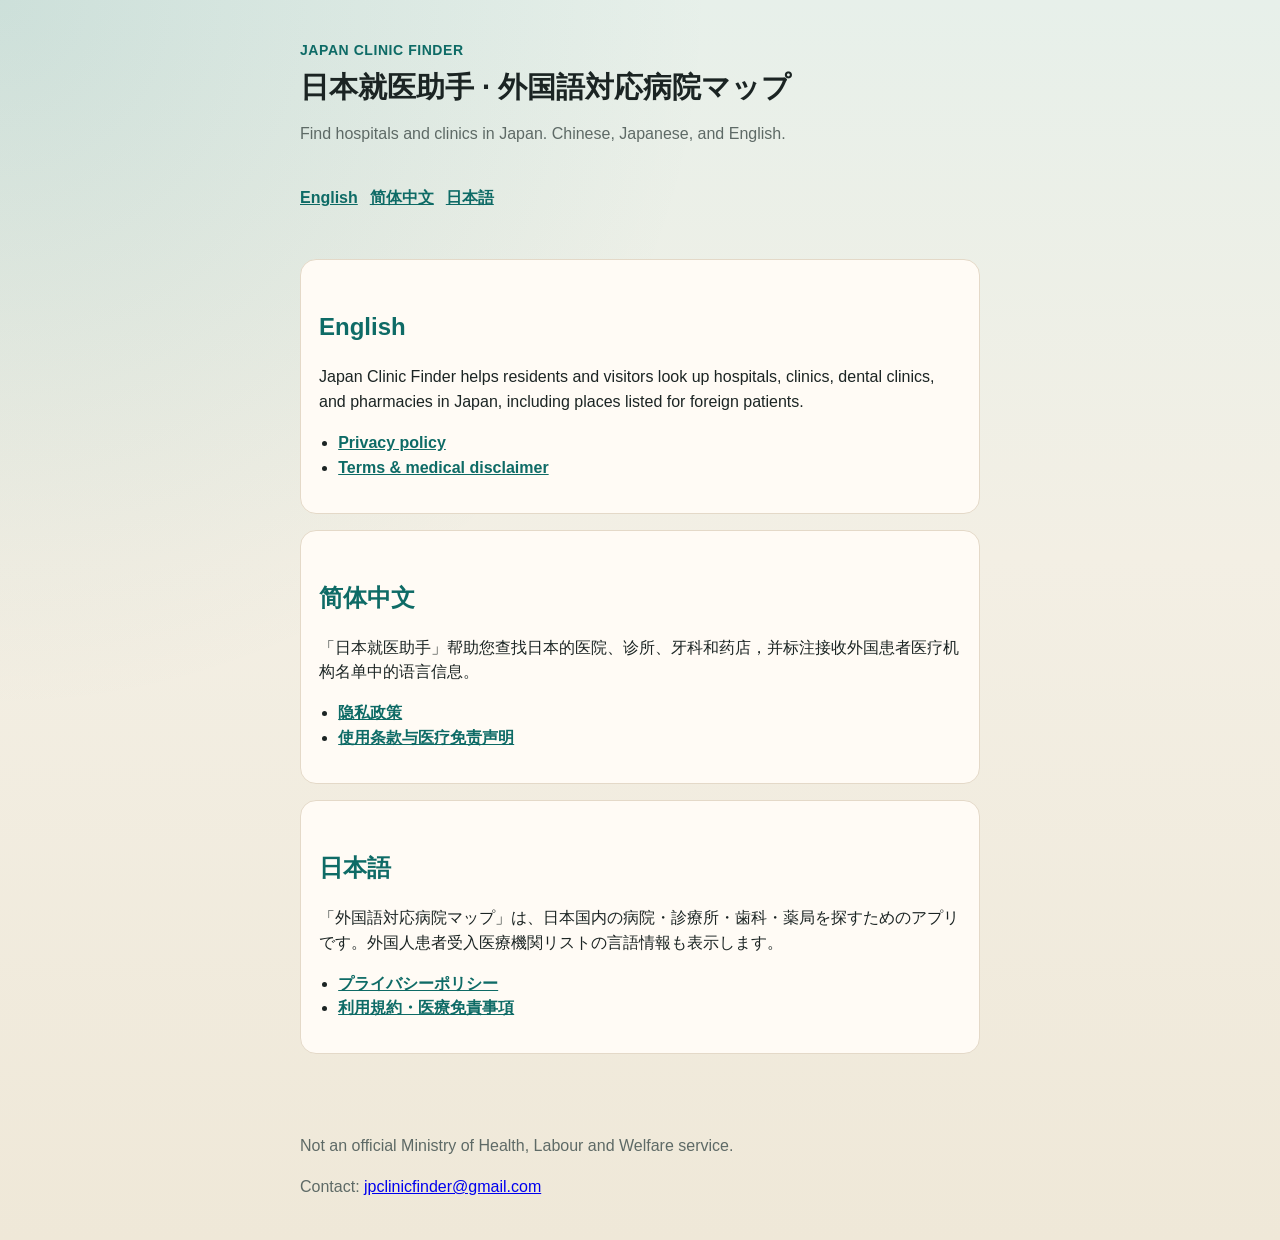
==== docs/index.html @ bc97b21e "Add public site (privacy, terms, index) under /docs for GitHub Pages" ====
<!DOCTYPE html>
<html lang="en">
<head>
  <meta charset="utf-8">
  <meta name="viewport" content="width=device-width, initial-scale=1">
  <title>Japan Clinic Finder / 日本就医助手 / 外国語対応病院マップ</title>
  <link rel="stylesheet" href="site.css">
</head>
<body>
  <header class="banner">
    <p class="brand">Japan Clinic Finder</p>
    <h1>日本就医助手 · 外国語対応病院マップ</h1>
    <p class="lead">Find hospitals and clinics in Japan. Chinese, Japanese, and English.</p>
  </header>

  <nav class="langs" aria-label="Language">
    <a href="#en">English</a>
    <a href="#zh">简体中文</a>
    <a href="#ja">日本語</a>
  </nav>

  <main>
    <section id="en">
      <h2>English</h2>
      <p>Japan Clinic Finder helps residents and visitors look up hospitals, clinics, dental clinics, and pharmacies in Japan, including places listed for foreign patients.</p>
      <ul>
        <li><a href="privacy.html#en">Privacy policy</a></li>
        <li><a href="terms.html#en">Terms &amp; medical disclaimer</a></li>
      </ul>
    </section>

    <section id="zh">
      <h2>简体中文</h2>
      <p>「日本就医助手」帮助您查找日本的医院、诊所、牙科和药店，并标注接收外国患者医疗机构名单中的语言信息。</p>
      <ul>
        <li><a href="privacy.html#zh">隐私政策</a></li>
        <li><a href="terms.html#zh">使用条款与医疗免责声明</a></li>
      </ul>
    </section>

    <section id="ja">
      <h2>日本語</h2>
      <p>「外国語対応病院マップ」は、日本国内の病院・診療所・歯科・薬局を探すためのアプリです。外国人患者受入医療機関リストの言語情報も表示します。</p>
      <ul>
        <li><a href="privacy.html#ja">プライバシーポリシー</a></li>
        <li><a href="terms.html#ja">利用規約・医療免責事項</a></li>
      </ul>
    </section>
  </main>

  <footer>
    <p>Not an official Ministry of Health, Labour and Welfare service.</p>
    <p>Contact: <a href="mailto:jpclinicfinder@gmail.com">jpclinicfinder@gmail.com</a></p>
  </footer>
</body>
</html>
---- docs/site.css ----
:root {
  --ink: #1b2423;
  --muted: #5e6a66;
  --teal: #0e6b66;
  --paper: #f3efe4;
  --card: #fffbf5;
  --line: #e4d9c8;
}

* { box-sizing: border-box; }
body {
  margin: 0;
  font-family: "Hiragino Sans", "Noto Sans CJK JP", "PingFang SC", "Noto Sans SC",
    "Segoe UI", sans-serif;
  color: var(--ink);
  background:
    radial-gradient(circle at top left, rgba(14, 107, 102, 0.12), transparent 40%),
    linear-gradient(180deg, #e7f0ea 0%, var(--paper) 45%, #efe8d8 100%);
  line-height: 1.55;
}
.banner, main, footer { max-width: 720px; margin: 0 auto; padding: 24px 20px; }
.banner { padding-top: 40px; }
.brand {
  margin: 0 0 8px;
  font-size: 14px;
  letter-spacing: 0.04em;
  text-transform: uppercase;
  color: var(--teal);
  font-weight: 700;
}
h1 { margin: 0 0 12px; font-size: 1.8rem; line-height: 1.25; }
h2 { margin-top: 2rem; color: var(--teal); }
.lead, footer, .muted { color: var(--muted); }
.langs {
  display: flex;
  gap: 12px;
  flex-wrap: wrap;
  max-width: 720px;
  margin: 0 auto;
  padding: 0 20px 8px;
}
.langs a, main a { color: var(--teal); font-weight: 600; }
section {
  background: var(--card);
  border: 1px solid var(--line);
  border-radius: 16px;
  padding: 16px 18px;
  margin: 16px 0;
}
ul { padding-left: 1.2rem; }
.todo {
  background: #fff3cd;
  border: 1px solid #e0c36a;
  border-radius: 8px;
  padding: 8px 10px;
  display: inline-block;
}
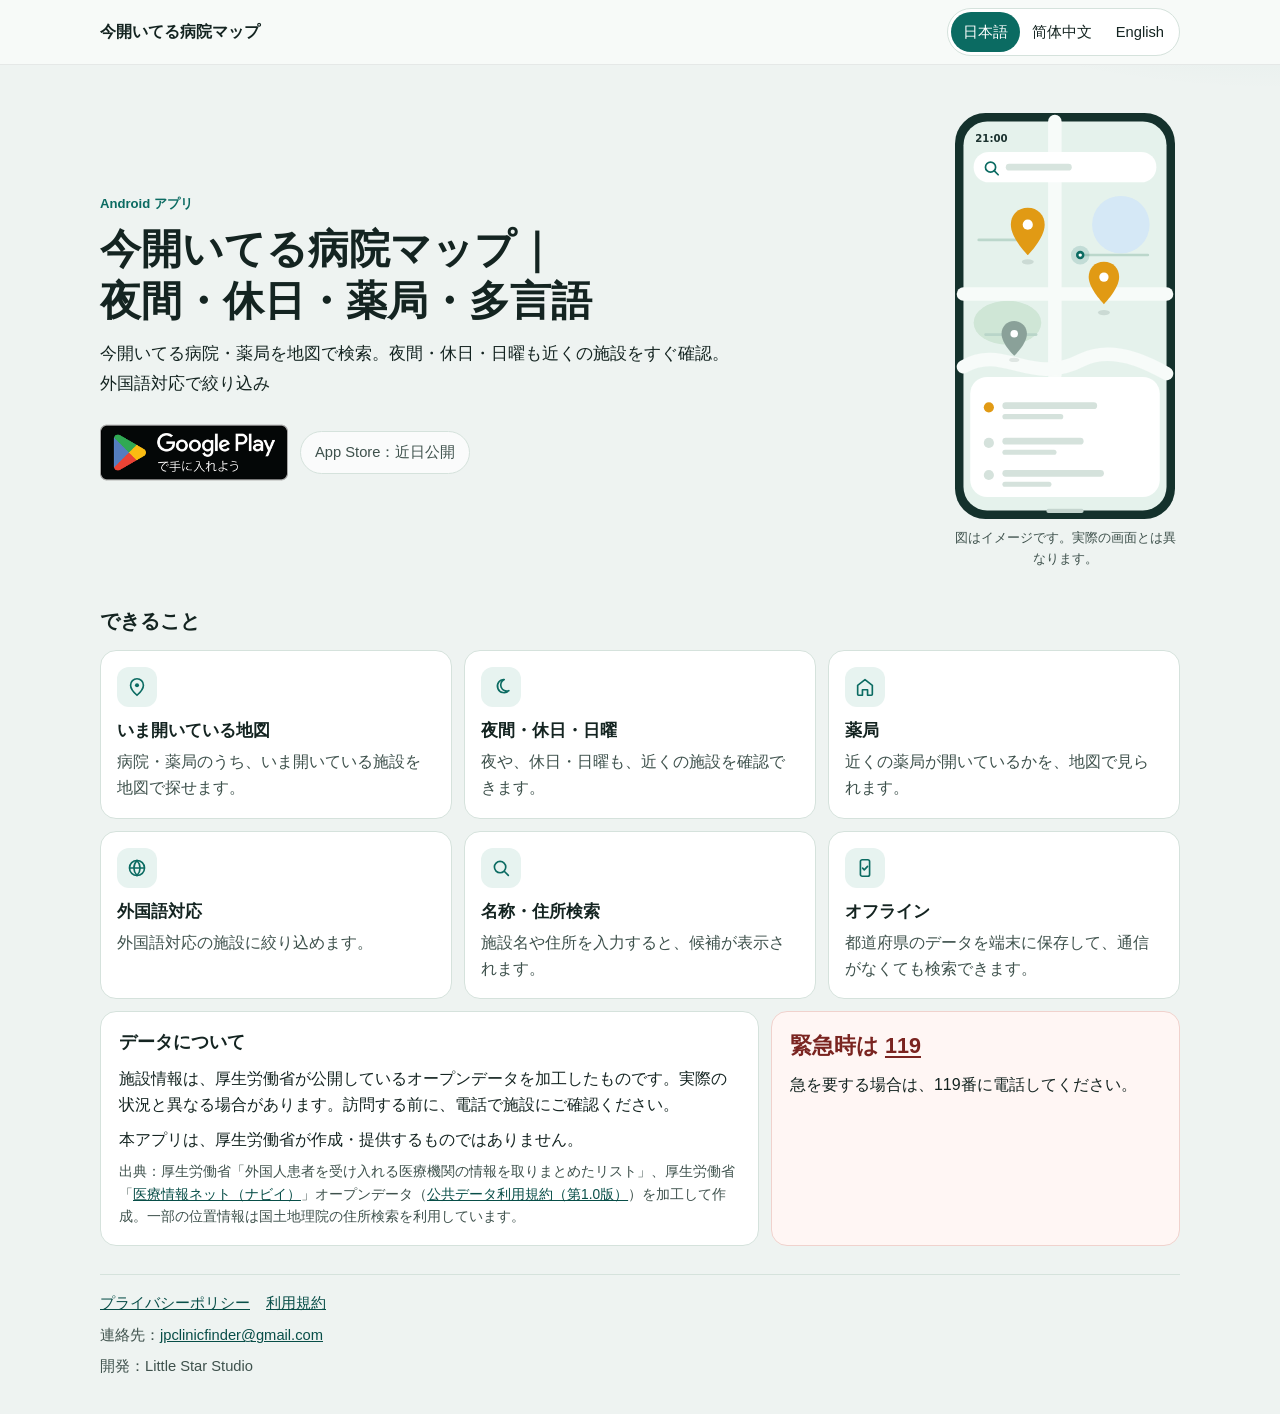
==== commit 513122f2: "Add a static landing page for the Android app. Publish a Japanese-first page under GitHub Pages with" ====
--- a/docs/index.html
+++ b/docs/index.html
@@ -1,56 +1,344 @@
 <!DOCTYPE html>
-<html lang="en">
+<html lang="ja">
 <head>
   <meta charset="utf-8">
   <meta name="viewport" content="width=device-width, initial-scale=1">
-  <title>Japan Clinic Finder / 日本就医助手 / 外国語対応病院マップ</title>
-  <link rel="stylesheet" href="site.css">
+  <title>今開いてる病院マップ｜夜間・休日・薬局・多言語</title>
+  <meta name="description" content="今開いてる病院・薬局を地図で検索。夜間・休日・日曜も近くの施設をすぐ確認。外国語対応で絞り込み、名称・住所の候補検索、都道府県データのオフライン保存に対応。データは厚生労働省の公開情報です。緊急時は119番。">
+  <meta name="author" content="Little Star Studio">
+  <meta name="theme-color" content="#eef3f1">
+  <meta name="robots" content="index,follow">
+  <link rel="canonical" href="https://panwenliang.github.io/jp-hospital-data/">
+  <link rel="alternate" hreflang="ja" href="https://panwenliang.github.io/jp-hospital-data/">
+  <link rel="alternate" hreflang="zh-Hans" href="https://panwenliang.github.io/jp-hospital-data/#zh">
+  <link rel="alternate" hreflang="en" href="https://panwenliang.github.io/jp-hospital-data/#en">
+  <link rel="alternate" hreflang="x-default" href="https://panwenliang.github.io/jp-hospital-data/">
+  <meta property="og:type" content="website">
+  <meta property="og:locale" content="ja_JP">
+  <meta property="og:locale:alternate" content="zh_CN">
+  <meta property="og:locale:alternate" content="en_US">
+  <meta property="og:site_name" content="今開いてる病院マップ">
+  <meta property="og:title" content="今開いてる病院マップ｜夜間・休日・薬局・多言語">
+  <meta property="og:description" content="今開いてる病院・薬局を地図で検索。夜間・休日・日曜も近くの施設をすぐ確認。外国語対応で絞り込み、名称・住所の候補検索、都道府県データのオフライン保存に対応。データは厚生労働省の公開情報です。緊急時は119番。">
+  <meta property="og:url" content="https://panwenliang.github.io/jp-hospital-data/">
+  <meta property="og:image" content="https://panwenliang.github.io/jp-hospital-data/assets/og.png">
+  <meta property="og:image:width" content="1200">
+  <meta property="og:image:height" content="630">
+  <meta property="og:image:alt" content="今開いてる病院マップ｜夜間・休日・薬局・多言語">
+  <meta name="twitter:card" content="summary_large_image">
+  <meta name="twitter:title" content="今開いてる病院マップ｜夜間・休日・薬局・多言語">
+  <meta name="twitter:description" content="今開いてる病院・薬局を地図で検索。夜間・休日・日曜も近くの施設をすぐ確認。外国語対応で絞り込み。緊急時は119番。">
+  <meta name="twitter:image" content="https://panwenliang.github.io/jp-hospital-data/assets/og.png">
+  <meta name="twitter:image:alt" content="今開いてる病院マップ｜夜間・休日・薬局・多言語">
+  <link rel="icon" href="assets/favicon.svg" type="image/svg+xml">
+  <link rel="stylesheet" href="landing.css">
+  <script type="application/ld+json">
+  {
+    "@context": "https://schema.org",
+    "@type": "MobileApplication",
+    "name": "今開いてる病院マップ｜夜間・休日・薬局・多言語",
+    "description": "今開いてる病院・薬局を地図で検索。夜間・休日・日曜も近くの施設をすぐ確認。外国語対応で絞り込み、名称・住所の候補検索、都道府県データのオフライン保存に対応。",
+    "url": "https://panwenliang.github.io/jp-hospital-data/",
+    "image": "https://panwenliang.github.io/jp-hospital-data/assets/og.png",
+    "installUrl": "https://play.google.com/store/apps/details?id=com.panwenliang.jphospitalfinder",
+    "downloadUrl": "https://play.google.com/store/apps/details?id=com.panwenliang.jphospitalfinder",
+    "operatingSystem": "ANDROID",
+    "applicationCategory": "HealthApplication",
+    "identifier": "com.panwenliang.jphospitalfinder",
+    "inLanguage": ["ja", "zh-Hans", "en"],
+    "countriesSupported": "JP",
+    "isAccessibleForFree": true,
+    "featureList": [
+      "いま開いている地図",
+      "夜間・休日・日曜",
+      "薬局",
+      "外国語対応の絞り込み",
+      "施設名・住所検索（候補表示）",
+      "都道府県データのオフライン保存"
+    ],
+    "offers": {
+      "@type": "Offer",
+      "price": "0",
+      "priceCurrency": "JPY",
+      "availability": "https://schema.org/InStock"
+    },
+    "author": {
+      "@type": "Organization",
+      "name": "Little Star Studio",
+      "url": "https://panwenliang.github.io/jp-hospital-data/",
+      "contactPoint": {
+        "@type": "ContactPoint",
+        "email": "jpclinicfinder@gmail.com",
+        "contactType": "customer support",
+        "availableLanguage": ["Japanese", "Chinese", "English"]
+      }
+    }
+  }
+  </script>
 </head>
 <body>
-  <header class="banner">
-    <p class="brand">Japan Clinic Finder</p>
-    <h1>日本就医助手 · 外国語対応病院マップ</h1>
-    <p class="lead">Find hospitals and clinics in Japan. Chinese, Japanese, and English.</p>
+  <a class="skip" href="#main">本文へスキップ</a>
+  <header class="bar">
+    <div class="bar-inner">
+      <a class="brand" href="#ja">今開いてる病院マップ</a>
+      <nav class="langs" aria-label="Language">
+        <a href="#ja" hreflang="ja" lang="ja">日本語</a>
+        <a href="#zh" hreflang="zh-Hans" lang="zh-Hans">简体中文</a>
+        <a href="#en" hreflang="en" lang="en">English</a>
+      </nav>
+    </div>
   </header>
-
-  <nav class="langs" aria-label="Language">
-    <a href="#en">English</a>
-    <a href="#zh">简体中文</a>
-    <a href="#ja">日本語</a>
-  </nav>
-
-  <main>
-    <section id="en">
-      <h2>English</h2>
-      <p>Japan Clinic Finder helps residents and visitors look up hospitals, clinics, dental clinics, and pharmacies in Japan, including places listed for foreign patients.</p>
-      <ul>
-        <li><a href="privacy.html#en">Privacy policy</a></li>
-        <li><a href="terms.html#en">Terms &amp; medical disclaimer</a></li>
-      </ul>
-    </section>
-
-    <section id="zh">
-      <h2>简体中文</h2>
-      <p>「日本就医助手」帮助您查找日本的医院、诊所、牙科和药店，并标注接收外国患者医疗机构名单中的语言信息。</p>
-      <ul>
-        <li><a href="privacy.html#zh">隐私政策</a></li>
-        <li><a href="terms.html#zh">使用条款与医疗免责声明</a></li>
-      </ul>
-    </section>
-
-    <section id="ja">
-      <h2>日本語</h2>
-      <p>「外国語対応病院マップ」は、日本国内の病院・診療所・歯科・薬局を探すためのアプリです。外国人患者受入医療機関リストの言語情報も表示します。</p>
-      <ul>
-        <li><a href="privacy.html#ja">プライバシーポリシー</a></li>
-        <li><a href="terms.html#ja">利用規約・医療免責事項</a></li>
-      </ul>
-    </section>
+  <main id="main">
+    <article id="ja" lang="ja" class="locale">
+      <div class="wrap">
+        <div class="hero">
+          <div class="copy">
+            <p class="eyebrow">Android アプリ</p>
+            <h1 translate="no">今開いてる病院マップ｜夜間・休日・薬局・多言語</h1>
+            <p class="tagline">今開いてる病院・薬局を地図で検索。夜間・休日・日曜も近くの施設をすぐ確認。外国語対応で絞り込み</p>
+            <div class="stores">
+              <a class="badge-link" href="https://play.google.com/store/apps/details?id=com.panwenliang.jphospitalfinder">
+                <img src="assets/google-play-badge-ja.png" width="646" height="250" alt="Google Play で手に入れよう" decoding="async">
+              </a>
+              <p class="soon">App Store：近日公開</p>
+            </div>
+          </div>
+          <figure class="phone">
+            <img src="assets/map-illustration.svg" width="260" height="480" alt="地図上にピンが並ぶアプリ画面のイメージ" decoding="async">
+            <figcaption>図はイメージです。実際の画面とは異なります。</figcaption>
+          </figure>
+        </div>
+
+        <h2 class="section-title" id="feat-ja">できること</h2>
+        <ul class="features">
+          <li>
+            <div class="icon" aria-hidden="true"><svg viewBox="0 0 24 24" focusable="false"><path d="M12 21s7-6.2 7-11a7 7 0 1 0-14 0c0 4.8 7 11 7 11z" fill="none" stroke="currentColor" stroke-width="1.8"/><circle cx="12" cy="10" r="2.2" fill="currentColor"/></svg></div>
+            <h3>いま開いている地図</h3>
+            <p>病院・薬局のうち、いま開いている施設を地図で探せます。</p>
+          </li>
+          <li>
+            <div class="icon" aria-hidden="true"><svg viewBox="0 0 24 24" focusable="false"><path d="M15.5 3.8a7.2 7.2 0 1 0 5 12.2A6.6 6.6 0 0 1 15.5 3.8z" fill="none" stroke="currentColor" stroke-width="1.8" stroke-linejoin="round"/></svg></div>
+            <h3>夜間・休日・日曜</h3>
+            <p>夜や、休日・日曜も、近くの施設を確認できます。</p>
+          </li>
+          <li>
+            <div class="icon" aria-hidden="true"><svg viewBox="0 0 24 24" focusable="false"><path d="M4 10.2 12 4l8 6.2V20a1 1 0 0 1-1 1h-4.2v-6H9.2V21H5a1 1 0 0 1-1-1v-9.8z" fill="none" stroke="currentColor" stroke-width="1.8" stroke-linejoin="round"/></svg></div>
+            <h3>薬局</h3>
+            <p>近くの薬局が開いているかを、地図で見られます。</p>
+          </li>
+          <li>
+            <div class="icon" aria-hidden="true"><svg viewBox="0 0 24 24" focusable="false"><circle cx="12" cy="12" r="8.2" fill="none" stroke="currentColor" stroke-width="1.8"/><path d="M3.8 12h16.4M12 3.8c2.2 2.4 3.4 5.2 3.4 8.2s-1.2 5.8-3.4 8.2c-2.2-2.4-3.4-5.2-3.4-8.2s1.2-5.8 3.4-8.2z" fill="none" stroke="currentColor" stroke-width="1.8"/></svg></div>
+            <h3>外国語対応</h3>
+            <p>外国語対応の施設に絞り込めます。</p>
+          </li>
+          <li>
+            <div class="icon" aria-hidden="true"><svg viewBox="0 0 24 24" focusable="false"><circle cx="11" cy="11" r="6.2" fill="none" stroke="currentColor" stroke-width="1.8"/><path d="M15.8 15.8 20 20" fill="none" stroke="currentColor" stroke-width="1.8" stroke-linecap="round"/></svg></div>
+            <h3>名称・住所検索</h3>
+            <p>施設名や住所を入力すると、候補が表示されます。</p>
+          </li>
+          <li>
+            <div class="icon" aria-hidden="true"><svg viewBox="0 0 24 24" focusable="false"><rect x="7" y="3" width="10" height="18" rx="2" fill="none" stroke="currentColor" stroke-width="1.8"/><path d="M9.4 12.2 11.2 14l3.6-3.8" fill="none" stroke="currentColor" stroke-width="1.8" stroke-linecap="round" stroke-linejoin="round"/></svg></div>
+            <h3>オフライン</h3>
+            <p>都道府県のデータを端末に保存して、通信がなくても検索できます。</p>
+          </li>
+        </ul>
+
+        <div class="notes">
+          <section class="card" aria-labelledby="data-ja">
+            <h2 id="data-ja">データについて</h2>
+            <p>施設情報は、厚生労働省が公開しているオープンデータを加工したものです。実際の状況と異なる場合があります。訪問する前に、電話で施設にご確認ください。</p>
+            <p>本アプリは、厚生労働省が作成・提供するものではありません。</p>
+            <p class="credit muted">出典：厚生労働省「外国人患者を受け入れる医療機関の情報を取りまとめたリスト」、厚生労働省「<a href="https://www.mhlw.go.jp/stf/seisakunitsuite/bunya/kenkou_iryou/iryou/newpage_43373.html">医療情報ネット（ナビイ）</a>」オープンデータ（<a href="https://www.digital.go.jp/resources/open_data/public_data_license_v1.0">公共データ利用規約（第1.0版）</a>）を加工して作成。一部の位置情報は国土地理院の住所検索を利用しています。</p>
+          </section>
+          <section class="card emergency" aria-labelledby="sos-ja">
+            <h2 id="sos-ja">緊急時は <a href="tel:119">119</a></h2>
+            <p>急を要する場合は、119番に電話してください。</p>
+          </section>
+        </div>
+
+        <footer class="colophon">
+          <ul>
+            <li><a href="privacy.html#ja">プライバシーポリシー</a></li>
+            <li><a href="terms.html#ja">利用規約</a></li>
+          </ul>
+          <p>連絡先：<a href="mailto:jpclinicfinder@gmail.com">jpclinicfinder@gmail.com</a></p>
+          <p>開発：<span translate="no">Little Star Studio</span></p>
+        </footer>
+      </div>
+    </article>
+
+    <article id="zh" lang="zh-Hans" class="locale">
+      <div class="wrap">
+        <div class="hero">
+          <div class="copy">
+            <p class="eyebrow">Android 应用</p>
+            <h1 translate="no">今開いてる病院マップ｜夜間・休日・薬局・多言語</h1>
+            <p class="tagline">在地图上查找正在营业的医院和药店。夜间、节假日和周日也能马上确认附近的机构。可按外语服务筛选。</p>
+            <div class="stores">
+              <a class="badge-link" href="https://play.google.com/store/apps/details?id=com.panwenliang.jphospitalfinder">
+                <img src="assets/google-play-badge-zh.png" width="646" height="250" alt="下载应用，尽在 Google Play" decoding="async">
+              </a>
+              <p class="soon">App Store：即将上线</p>
+            </div>
+          </div>
+          <figure class="phone">
+            <img src="assets/map-illustration.svg" width="260" height="480" alt="应用界面示意图：地图上标有地点" decoding="async">
+            <figcaption>此为示意图，并非实际截图。</figcaption>
+          </figure>
+        </div>
+
+        <h2 class="section-title" id="feat-zh">可以做的事</h2>
+        <ul class="features">
+          <li>
+            <div class="icon" aria-hidden="true"><svg viewBox="0 0 24 24" focusable="false"><path d="M12 21s7-6.2 7-11a7 7 0 1 0-14 0c0 4.8 7 11 7 11z" fill="none" stroke="currentColor" stroke-width="1.8"/><circle cx="12" cy="10" r="2.2" fill="currentColor"/></svg></div>
+            <h3>正在营业的地图</h3>
+            <p>在地图上查找当前正在营业的医院和药店。</p>
+          </li>
+          <li>
+            <div class="icon" aria-hidden="true"><svg viewBox="0 0 24 24" focusable="false"><path d="M15.5 3.8a7.2 7.2 0 1 0 5 12.2A6.6 6.6 0 0 1 15.5 3.8z" fill="none" stroke="currentColor" stroke-width="1.8" stroke-linejoin="round"/></svg></div>
+            <h3>夜间 / 节假日 / 周日</h3>
+            <p>夜间、节假日和周日也能确认附近的机构。</p>
+          </li>
+          <li>
+            <div class="icon" aria-hidden="true"><svg viewBox="0 0 24 24" focusable="false"><path d="M4 10.2 12 4l8 6.2V20a1 1 0 0 1-1 1h-4.2v-6H9.2V21H5a1 1 0 0 1-1-1v-9.8z" fill="none" stroke="currentColor" stroke-width="1.8" stroke-linejoin="round"/></svg></div>
+            <h3>药店</h3>
+            <p>在地图上查看附近药店是否正在营业。</p>
+          </li>
+          <li>
+            <div class="icon" aria-hidden="true"><svg viewBox="0 0 24 24" focusable="false"><circle cx="12" cy="12" r="8.2" fill="none" stroke="currentColor" stroke-width="1.8"/><path d="M3.8 12h16.4M12 3.8c2.2 2.4 3.4 5.2 3.4 8.2s-1.2 5.8-3.4 8.2c-2.2-2.4-3.4-5.2-3.4-8.2s1.2-5.8 3.4-8.2z" fill="none" stroke="currentColor" stroke-width="1.8"/></svg></div>
+            <h3>外语筛选</h3>
+            <p>按机构标注的外语服务进行筛选。</p>
+          </li>
+          <li>
+            <div class="icon" aria-hidden="true"><svg viewBox="0 0 24 24" focusable="false"><circle cx="11" cy="11" r="6.2" fill="none" stroke="currentColor" stroke-width="1.8"/><path d="M15.8 15.8 20 20" fill="none" stroke="currentColor" stroke-width="1.8" stroke-linecap="round"/></svg></div>
+            <h3>名称与地址搜索</h3>
+            <p>输入机构名称或地址，从候选中选择。</p>
+          </li>
+          <li>
+            <div class="icon" aria-hidden="true"><svg viewBox="0 0 24 24" focusable="false"><rect x="7" y="3" width="10" height="18" rx="2" fill="none" stroke="currentColor" stroke-width="1.8"/><path d="M9.4 12.2 11.2 14l3.6-3.8" fill="none" stroke="currentColor" stroke-width="1.8" stroke-linecap="round" stroke-linejoin="round"/></svg></div>
+            <h3>离线的都道府县数据</h3>
+            <p>将都道府县数据保存在手机上，没有网络也能查询。</p>
+          </li>
+        </ul>
+
+        <div class="notes">
+          <section class="card" aria-labelledby="data-zh">
+            <h2 id="data-zh">关于数据</h2>
+            <p>机构信息由日本厚生劳动省公开的开放数据加工而成，可能与实际情况不同。前往前请电话向机构确认。</p>
+            <p>本应用并非厚生劳动省制作或提供的服务。</p>
+            <p class="credit muted">出处：厚生劳动省「接收外国患者的医疗机构名单」、厚生劳动省「<a href="https://www.mhlw.go.jp/stf/seisakunitsuite/bunya/kenkou_iryou/iryou/newpage_43373.html">医疗信息网（Navii）</a>」开放数据（<a href="https://www.digital.go.jp/resources/open_data/public_data_license_v1.0">公共数据利用规约 第1.0版</a>），经加工制作。部分位置信息使用了国土地理院的地址检索。</p>
+          </section>
+          <section class="card emergency" aria-labelledby="sos-zh">
+            <h2 id="sos-zh">紧急时请拨打 <a href="tel:119">119</a></h2>
+            <p>如遇紧急情况，请拨打 119。</p>
+          </section>
+        </div>
+
+        <footer class="colophon">
+          <ul>
+            <li><a href="privacy.html#zh">隐私政策</a></li>
+            <li><a href="terms.html#zh">使用条款</a></li>
+          </ul>
+          <p>联系：<a href="mailto:jpclinicfinder@gmail.com">jpclinicfinder@gmail.com</a></p>
+          <p>开发者：<span translate="no">Little Star Studio</span></p>
+        </footer>
+      </div>
+    </article>
+
+    <article id="en" lang="en" class="locale">
+      <div class="wrap">
+        <div class="hero">
+          <div class="copy">
+            <p class="eyebrow">Android app</p>
+            <h1 translate="no">今開いてる病院マップ｜夜間・休日・薬局・多言語</h1>
+            <p class="tagline">Find hospitals and pharmacies that are open now, on a map. Check nearby facilities at night, on holidays, and on Sundays. Filter by foreign-language support.</p>
+            <div class="stores">
+              <a class="badge-link" href="https://play.google.com/store/apps/details?id=com.panwenliang.jphospitalfinder">
+                <img src="assets/google-play-badge-en.png" width="646" height="250" alt="Get it on Google Play" decoding="async">
+              </a>
+              <p class="soon">App Store: coming soon</p>
+            </div>
+          </div>
+          <figure class="phone">
+            <img src="assets/map-illustration.svg" width="260" height="480" alt="Illustration of a map with place pins" decoding="async">
+            <figcaption>Illustration only. Not a product screenshot.</figcaption>
+          </figure>
+        </div>
+
+        <h2 class="section-title" id="feat-en">What you can do</h2>
+        <ul class="features">
+          <li>
+            <div class="icon" aria-hidden="true"><svg viewBox="0 0 24 24" focusable="false"><path d="M12 21s7-6.2 7-11a7 7 0 1 0-14 0c0 4.8 7 11 7 11z" fill="none" stroke="currentColor" stroke-width="1.8"/><circle cx="12" cy="10" r="2.2" fill="currentColor"/></svg></div>
+            <h3>Open-now map</h3>
+            <p>See hospitals and pharmacies that are open right now.</p>
+          </li>
+          <li>
+            <div class="icon" aria-hidden="true"><svg viewBox="0 0 24 24" focusable="false"><path d="M15.5 3.8a7.2 7.2 0 1 0 5 12.2A6.6 6.6 0 0 1 15.5 3.8z" fill="none" stroke="currentColor" stroke-width="1.8" stroke-linejoin="round"/></svg></div>
+            <h3>Nights, holidays, and Sundays</h3>
+            <p>Check nearby facilities at night, on holidays, and on Sundays.</p>
+          </li>
+          <li>
+            <div class="icon" aria-hidden="true"><svg viewBox="0 0 24 24" focusable="false"><path d="M4 10.2 12 4l8 6.2V20a1 1 0 0 1-1 1h-4.2v-6H9.2V21H5a1 1 0 0 1-1-1v-9.8z" fill="none" stroke="currentColor" stroke-width="1.8" stroke-linejoin="round"/></svg></div>
+            <h3>Pharmacies</h3>
+            <p>See whether nearby pharmacies are open, on the map.</p>
+          </li>
+          <li>
+            <div class="icon" aria-hidden="true"><svg viewBox="0 0 24 24" focusable="false"><circle cx="12" cy="12" r="8.2" fill="none" stroke="currentColor" stroke-width="1.8"/><path d="M3.8 12h16.4M12 3.8c2.2 2.4 3.4 5.2 3.4 8.2s-1.2 5.8-3.4 8.2c-2.2-2.4-3.4-5.2-3.4-8.2s1.2-5.8 3.4-8.2z" fill="none" stroke="currentColor" stroke-width="1.8"/></svg></div>
+            <h3>Foreign-language filter</h3>
+            <p>Narrow the list to places that list foreign-language support.</p>
+          </li>
+          <li>
+            <div class="icon" aria-hidden="true"><svg viewBox="0 0 24 24" focusable="false"><circle cx="11" cy="11" r="6.2" fill="none" stroke="currentColor" stroke-width="1.8"/><path d="M15.8 15.8 20 20" fill="none" stroke="currentColor" stroke-width="1.8" stroke-linecap="round"/></svg></div>
+            <h3>Name and address search</h3>
+            <p>Type a facility name or address and choose from suggestions.</p>
+          </li>
+          <li>
+            <div class="icon" aria-hidden="true"><svg viewBox="0 0 24 24" focusable="false"><rect x="7" y="3" width="10" height="18" rx="2" fill="none" stroke="currentColor" stroke-width="1.8"/><path d="M9.4 12.2 11.2 14l3.6-3.8" fill="none" stroke="currentColor" stroke-width="1.8" stroke-linecap="round" stroke-linejoin="round"/></svg></div>
+            <h3>Offline prefectures</h3>
+            <p>Save a prefecture on your phone and search without a connection.</p>
+          </li>
+        </ul>
+
+        <div class="notes">
+          <section class="card" aria-labelledby="data-en">
+            <h2 id="data-en">About the data</h2>
+            <p>Facility details are processed from public open data published by Japan's Ministry of Health, Labour and Welfare. They may differ from current conditions. Confirm with the facility by phone before you visit.</p>
+            <p>This app is not produced or provided by the Ministry of Health, Labour and Welfare.</p>
+            <p class="credit muted">Source: Ministry of Health, Labour and Welfare, “List of medical institutions accepting foreign patients” and “<a href="https://www.mhlw.go.jp/stf/seisakunitsuite/bunya/kenkou_iryou/iryou/newpage_43373.html">Iryou Joho Net (Navii)</a>” open data, processed under the <a href="https://www.digital.go.jp/resources/open_data/public_data_license_v1.0">Public Data License v1.0</a>. Some locations use the Geospatial Information Authority of Japan address search.</p>
+          </section>
+          <section class="card emergency" aria-labelledby="sos-en">
+            <h2 id="sos-en">In an emergency, call <a href="tel:119">119</a></h2>
+            <p>If you need emergency help, call 119.</p>
+          </section>
+        </div>
+
+        <footer class="colophon">
+          <ul>
+            <li><a href="privacy.html#en">Privacy policy</a></li>
+            <li><a href="terms.html#en">Terms</a></li>
+          </ul>
+          <p>Contact: <a href="mailto:jpclinicfinder@gmail.com">jpclinicfinder@gmail.com</a></p>
+          <p>Developer: <span translate="no">Little Star Studio</span></p>
+        </footer>
+      </div>
+    </article>
   </main>
-
-  <footer>
-    <p>Not an official Ministry of Health, Labour and Welfare service.</p>
-    <p>Contact: <a href="mailto:jpclinicfinder@gmail.com">jpclinicfinder@gmail.com</a></p>
-  </footer>
+  <script>
+    (function () {
+      var map = { ja: "ja", zh: "zh-Hans", en: "en" };
+      var links = document.querySelectorAll(".langs a");
+      function apply() {
+        var key = (location.hash || "").replace("#", "");
+        if (!map[key]) key = "ja";
+        document.documentElement.lang = map[key];
+        for (var i = 0; i < links.length; i++) {
+          if (links[i].getAttribute("href") === "#" + key) links[i].setAttribute("aria-current", "true");
+          else links[i].removeAttribute("aria-current");
+        }
+      }
+      window.addEventListener("hashchange", apply);
+      apply();
+    })();
+  </script>
 </body>
 </html>
--- a/docs/landing.css
+++ b/docs/landing.css
@@ -0,0 +1,334 @@
+:root {
+  --bg: #eef3f1;
+  --bar: #f7faf8;
+  --ink: #142421;
+  --muted: #3e514c;
+  --teal: #0b6b62;
+  --teal-ink: #084e48;
+  --line: #d5e2dc;
+  --card: #ffffff;
+  --soft: #e7f3f0;
+  --emergency: #7a2420;
+  --emergency-bg: #fff6f4;
+  --emergency-line: #f0d2cd;
+}
+
+* { box-sizing: border-box; }
+
+html { scroll-behavior: smooth; }
+
+body {
+  margin: 0;
+  color: var(--ink);
+  background:
+    radial-gradient(900px 420px at 100% -10%, rgba(11, 107, 98, 0.14), transparent 55%),
+    var(--bg);
+  font-family: "Hiragino Sans", "Hiragino Kaku Gothic ProN", "Noto Sans JP", "Yu Gothic",
+    "PingFang SC", "Noto Sans SC", "Segoe UI", sans-serif;
+  font-size: 16px;
+  line-height: 1.65;
+}
+
+img { max-width: 100%; height: auto; }
+
+a { color: var(--teal-ink); }
+
+:focus-visible {
+  outline: 2px solid var(--teal);
+  outline-offset: 3px;
+}
+
+.skip {
+  position: absolute;
+  left: 16px;
+  top: 8px;
+  transform: translateY(-160%);
+  background: #fff;
+  color: var(--ink);
+  padding: 8px 12px;
+  border-radius: 8px;
+  z-index: 20;
+}
+
+.skip:focus { transform: none; }
+
+.bar {
+  position: sticky;
+  top: 0;
+  z-index: 10;
+  background: var(--bar);
+  border-bottom: 1px solid rgba(20, 36, 33, 0.08);
+}
+
+.bar-inner,
+.wrap {
+  width: min(1080px, calc(100% - 32px));
+  margin-inline: auto;
+}
+
+.bar-inner {
+  min-height: 60px;
+  display: flex;
+  align-items: center;
+  justify-content: space-between;
+  gap: 12px 16px;
+  flex-wrap: wrap;
+  padding: 8px 0;
+}
+
+.brand {
+  color: var(--ink);
+  font-weight: 700;
+  text-decoration: none;
+}
+
+.langs {
+  display: flex;
+  background: #fff;
+  border: 1px solid var(--line);
+  border-radius: 999px;
+  padding: 3px;
+}
+
+.langs a {
+  color: var(--ink);
+  text-decoration: none;
+  min-height: 40px;
+  padding: 0 12px;
+  border-radius: 999px;
+  display: inline-flex;
+  align-items: center;
+  font-size: 0.92rem;
+}
+
+@media (hover: hover) {
+  .langs a:hover { background: var(--soft); }
+}
+
+html:not(:has(#zh:target)):not(:has(#en:target)) .langs a[href="#ja"],
+html:has(#ja:target) .langs a[href="#ja"],
+html:has(#zh:target) .langs a[href="#zh"],
+html:has(#en:target) .langs a[href="#en"] {
+  background: var(--teal);
+  color: #fff;
+}
+
+@media (hover: hover) {
+  html:not(:has(#zh:target)):not(:has(#en:target)) .langs a[href="#ja"]:hover,
+  html:has(#ja:target) .langs a[href="#ja"]:hover,
+  html:has(#zh:target) .langs a[href="#zh"]:hover,
+  html:has(#en:target) .langs a[href="#en"]:hover {
+    background: var(--teal-ink);
+  }
+}
+
+.locale { display: none; scroll-margin-top: 72px; }
+#ja { display: block; }
+#ja:target,
+#zh:target,
+#en:target { display: block; }
+
+html:has(#zh:target) #ja,
+html:has(#en:target) #ja { display: none; }
+
+.hero {
+  display: grid;
+  gap: 8px;
+  padding-top: 28px;
+}
+
+.eyebrow {
+  margin: 0 0 8px;
+  color: var(--teal);
+  font-weight: 700;
+  font-size: 0.82rem;
+}
+
+h1 {
+  margin: 0 0 12px;
+  font-size: clamp(1.65rem, 4.4vw, 2.55rem);
+  line-height: 1.28;
+  letter-spacing: 0;
+  text-wrap: balance;
+}
+
+.tagline {
+  margin: 0 0 18px;
+  max-width: 40rem;
+  font-size: 1.05rem;
+  line-height: 1.75;
+}
+
+.stores {
+  display: flex;
+  flex-wrap: wrap;
+  align-items: center;
+  gap: 4px 12px;
+}
+
+.badge-link {
+  display: inline-block;
+  line-height: 0;
+}
+
+.badge-link img {
+  width: 188px;
+  height: auto;
+}
+
+.soon {
+  margin: 0;
+  color: var(--muted);
+  background: rgba(255, 255, 255, 0.72);
+  border: 1px solid var(--line);
+  border-radius: 999px;
+  padding: 8px 14px;
+  font-size: 0.92rem;
+}
+
+.phone { margin: 12px 0 0; }
+
+.phone img {
+  width: min(210px, 70vw);
+  display: block;
+  margin-inline: auto;
+}
+
+.phone figcaption {
+  margin: 8px 0 0;
+  text-align: center;
+  color: var(--muted);
+  font-size: 0.8rem;
+}
+
+.section-title {
+  margin: 36px 0 12px;
+  font-size: 1.25rem;
+}
+
+.features {
+  list-style: none;
+  margin: 0;
+  padding: 0;
+  display: grid;
+  gap: 12px;
+}
+
+.features li {
+  background: var(--card);
+  border: 1px solid var(--line);
+  border-radius: 16px;
+  padding: 16px;
+}
+
+.icon {
+  width: 40px;
+  height: 40px;
+  border-radius: 12px;
+  display: grid;
+  place-items: center;
+  background: var(--soft);
+  color: var(--teal);
+  margin-bottom: 10px;
+}
+
+.icon svg { width: 22px; height: 22px; display: block; }
+
+.features h3 {
+  margin: 0 0 4px;
+  font-size: 1.05rem;
+}
+
+.features p {
+  margin: 0;
+  color: var(--muted);
+}
+
+.notes {
+  display: grid;
+  gap: 12px;
+  margin-top: 12px;
+}
+
+.card {
+  background: var(--card);
+  border: 1px solid var(--line);
+  border-radius: 16px;
+  padding: 16px 18px;
+}
+
+.card h2 {
+  margin: 0 0 8px;
+  font-size: 1.12rem;
+}
+
+.card p { margin: 0 0 8px; }
+
+.card p:last-child { margin-bottom: 0; }
+
+.muted { color: var(--muted); }
+
+.credit { font-size: 0.86rem; }
+
+.emergency {
+  background: var(--emergency-bg);
+  border-color: var(--emergency-line);
+}
+
+.emergency h2 {
+  color: var(--emergency);
+  font-size: 1.35rem;
+}
+
+.emergency h2 a {
+  color: inherit;
+  text-decoration-thickness: 2px;
+  text-underline-offset: 3px;
+}
+
+.colophon {
+  margin: 28px 0 36px;
+  padding-top: 16px;
+  border-top: 1px solid var(--line);
+  color: var(--muted);
+  font-size: 0.92rem;
+}
+
+.colophon ul {
+  display: flex;
+  flex-wrap: wrap;
+  gap: 8px 16px;
+  list-style: none;
+  margin: 0 0 8px;
+  padding: 0;
+}
+
+.colophon p { margin: 0 0 6px; }
+
+.colophon a { overflow-wrap: anywhere; }
+
+@media (min-width: 640px) {
+  .features { grid-template-columns: 1fr 1fr; }
+}
+
+@media (min-width: 880px) {
+  .hero {
+    grid-template-columns: minmax(0, 1fr) 230px;
+    column-gap: 40px;
+    align-items: center;
+    padding-top: 48px;
+  }
+
+  .phone { margin: 0; }
+  .phone img { width: 220px; }
+
+  .notes { grid-template-columns: 1.45fr 0.9fr; align-items: stretch; }
+}
+
+@media (min-width: 1020px) {
+  .features { grid-template-columns: 1fr 1fr 1fr; }
+}
+
+@media (prefers-reduced-motion: reduce) {
+  html { scroll-behavior: auto; }
+}
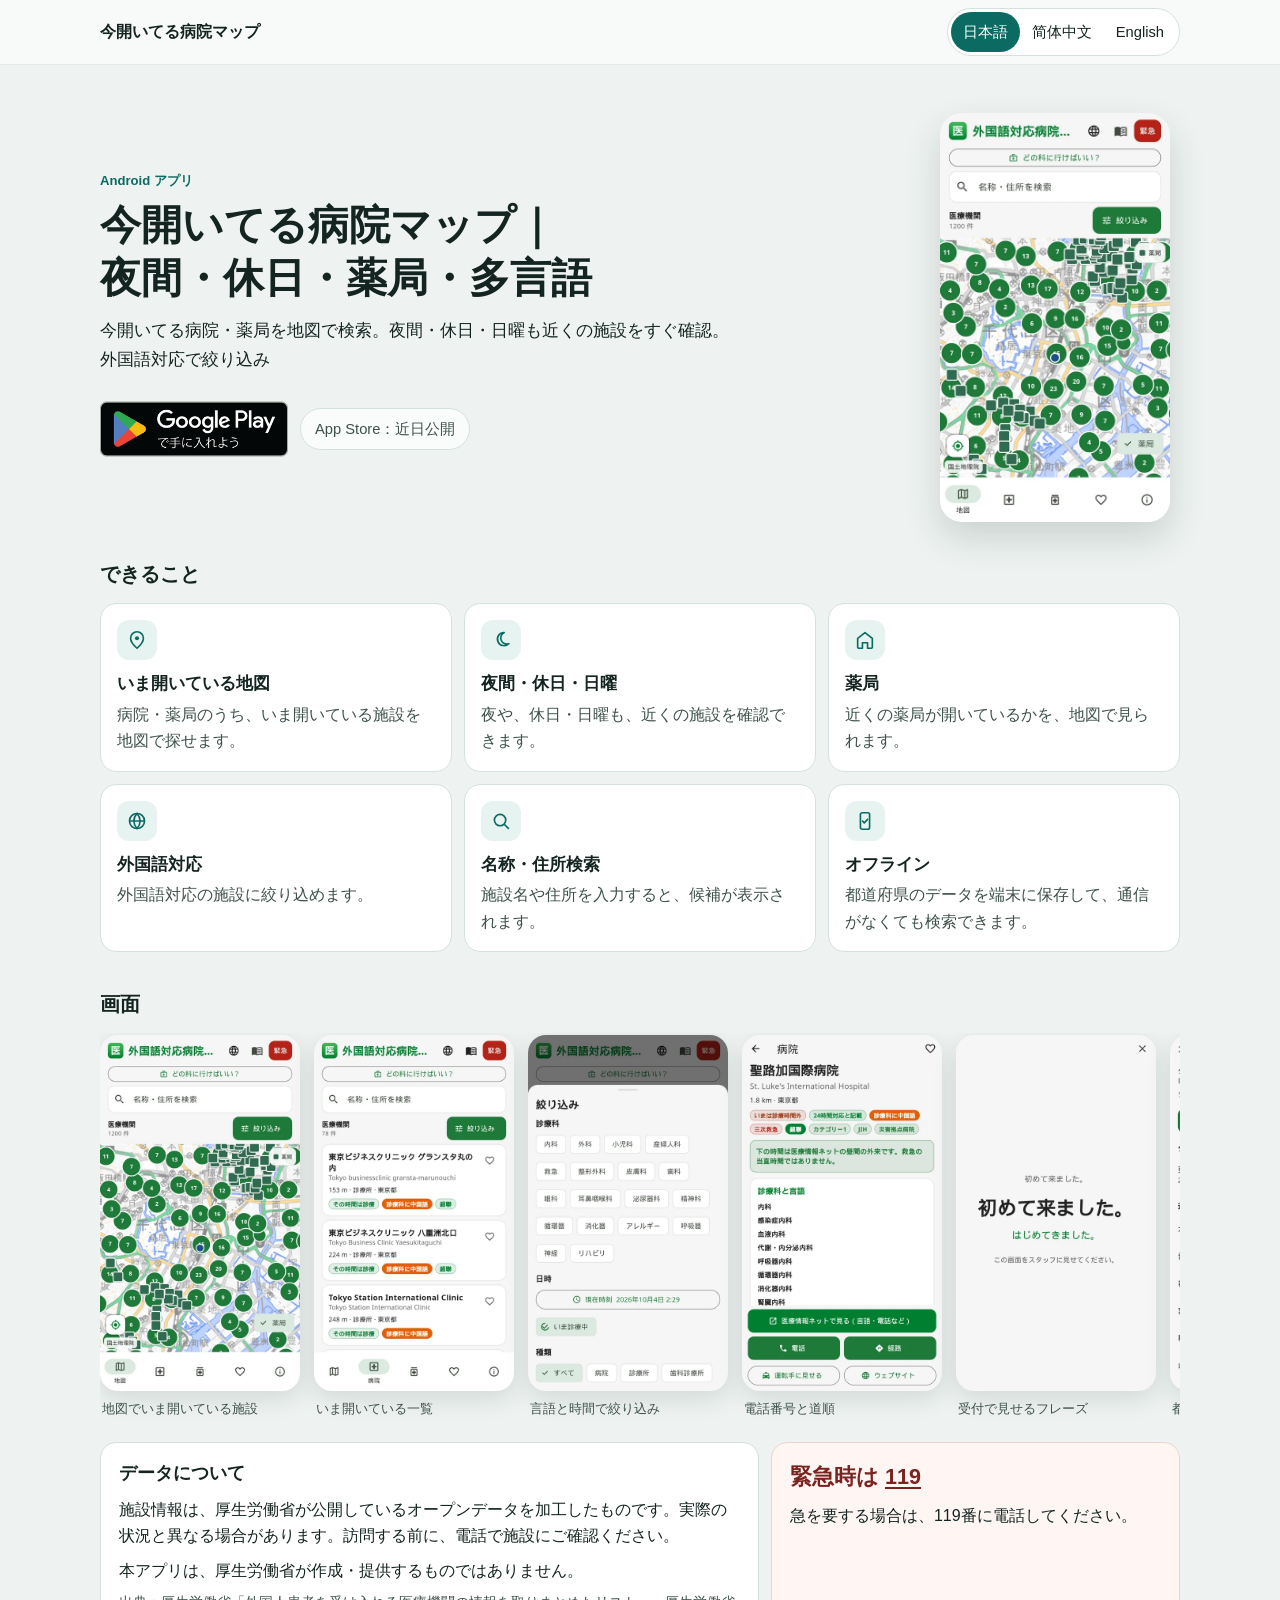
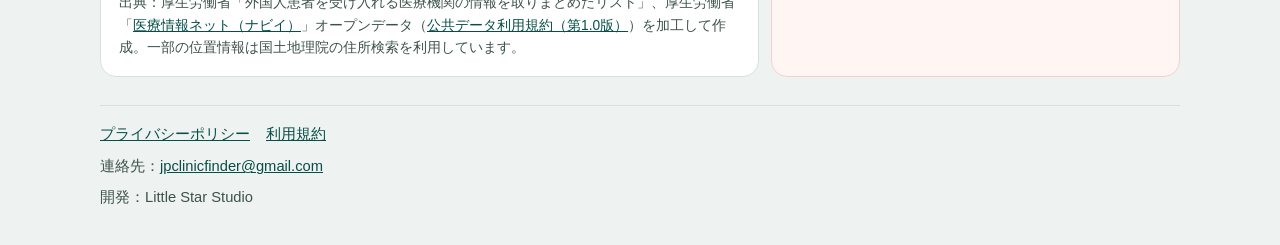
==== commit fed765de: "Show real app screenshots on the landing page. Use the map screen as the hero and share image, and a" ====
--- a/docs/index.html
+++ b/docs/index.html
@@ -21,15 +21,16 @@
   <meta property="og:title" content="今開いてる病院マップ｜夜間・休日・薬局・多言語">
   <meta property="og:description" content="今開いてる病院・薬局を地図で検索。夜間・休日・日曜も近くの施設をすぐ確認。外国語対応で絞り込み、名称・住所の候補検索、都道府県データのオフライン保存に対応。データは厚生労働省の公開情報です。緊急時は119番。">
   <meta property="og:url" content="https://panwenliang.github.io/jp-hospital-data/">
-  <meta property="og:image" content="https://panwenliang.github.io/jp-hospital-data/assets/og.png">
-  <meta property="og:image:width" content="1200">
-  <meta property="og:image:height" content="630">
-  <meta property="og:image:alt" content="今開いてる病院マップ｜夜間・休日・薬局・多言語">
+  <meta property="og:image" content="https://panwenliang.github.io/jp-hospital-data/assets/screenshots/01-map.png">
+  <meta property="og:image:type" content="image/png">
+  <meta property="og:image:width" content="506">
+  <meta property="og:image:height" content="900">
+  <meta property="og:image:alt" content="今開いてる病院マップの地図画面">
   <meta name="twitter:card" content="summary_large_image">
   <meta name="twitter:title" content="今開いてる病院マップ｜夜間・休日・薬局・多言語">
   <meta name="twitter:description" content="今開いてる病院・薬局を地図で検索。夜間・休日・日曜も近くの施設をすぐ確認。外国語対応で絞り込み。緊急時は119番。">
-  <meta name="twitter:image" content="https://panwenliang.github.io/jp-hospital-data/assets/og.png">
-  <meta name="twitter:image:alt" content="今開いてる病院マップ｜夜間・休日・薬局・多言語">
+  <meta name="twitter:image" content="https://panwenliang.github.io/jp-hospital-data/assets/screenshots/01-map.png">
+  <meta name="twitter:image:alt" content="今開いてる病院マップの地図画面">
   <link rel="icon" href="assets/favicon.svg" type="image/svg+xml">
   <link rel="stylesheet" href="landing.css">
   <script type="application/ld+json">
@@ -39,7 +40,7 @@
     "name": "今開いてる病院マップ｜夜間・休日・薬局・多言語",
     "description": "今開いてる病院・薬局を地図で検索。夜間・休日・日曜も近くの施設をすぐ確認。外国語対応で絞り込み、名称・住所の候補検索、都道府県データのオフライン保存に対応。",
     "url": "https://panwenliang.github.io/jp-hospital-data/",
-    "image": "https://panwenliang.github.io/jp-hospital-data/assets/og.png",
+    "image": "https://panwenliang.github.io/jp-hospital-data/assets/screenshots/01-map.png",
     "installUrl": "https://play.google.com/store/apps/details?id=com.panwenliang.jphospitalfinder",
     "downloadUrl": "https://play.google.com/store/apps/details?id=com.panwenliang.jphospitalfinder",
     "operatingSystem": "ANDROID",
@@ -104,8 +105,10 @@
             </div>
           </div>
           <figure class="phone">
-            <img src="assets/map-illustration.svg" width="260" height="480" alt="地図上にピンが並ぶアプリ画面のイメージ" decoding="async">
-            <figcaption>図はイメージです。実際の画面とは異なります。</figcaption>
+            <picture>
+              <source srcset="assets/screenshots/01-map.webp" type="image/webp">
+              <img src="assets/screenshots/01-map.png" width="506" height="900" alt="地図画面。いま開いている施設をピンで表示" decoding="async" fetchpriority="high">
+            </picture>
           </figure>
         </div>
 
@@ -142,6 +145,54 @@
             <p>都道府県のデータを端末に保存して、通信がなくても検索できます。</p>
           </li>
         </ul>
+
+        <section class="shots" aria-labelledby="shots-ja">
+          <h2 class="section-title" id="shots-ja">画面</h2>
+          <div class="shot-row" tabindex="0">
+            <figure>
+              <picture>
+                <source srcset="assets/screenshots/01-map.webp" type="image/webp">
+                <img src="assets/screenshots/01-map.png" width="506" height="900" alt="地図でいま開いている施設" loading="lazy" decoding="async">
+              </picture>
+              <figcaption>地図でいま開いている施設</figcaption>
+            </figure>
+            <figure>
+              <picture>
+                <source srcset="assets/screenshots/02-list.webp" type="image/webp">
+                <img src="assets/screenshots/02-list.png" width="506" height="900" alt="いま開いている一覧" loading="lazy" decoding="async">
+              </picture>
+              <figcaption>いま開いている一覧</figcaption>
+            </figure>
+            <figure>
+              <picture>
+                <source srcset="assets/screenshots/03-filters.webp" type="image/webp">
+                <img src="assets/screenshots/03-filters.png" width="506" height="900" alt="言語と時間で絞り込み" loading="lazy" decoding="async">
+              </picture>
+              <figcaption>言語と時間で絞り込み</figcaption>
+            </figure>
+            <figure>
+              <picture>
+                <source srcset="assets/screenshots/04-detail.webp" type="image/webp">
+                <img src="assets/screenshots/04-detail.png" width="506" height="900" alt="電話番号と道順" loading="lazy" decoding="async">
+              </picture>
+              <figcaption>電話番号と道順</figcaption>
+            </figure>
+            <figure>
+              <picture>
+                <source srcset="assets/screenshots/06-phrases.webp" type="image/webp">
+                <img src="assets/screenshots/06-phrases.png" width="506" height="900" alt="受付で見せるフレーズ" loading="lazy" decoding="async">
+              </picture>
+              <figcaption>受付で見せるフレーズ</figcaption>
+            </figure>
+            <figure>
+              <picture>
+                <source srcset="assets/screenshots/08-offline.webp" type="image/webp">
+                <img src="assets/screenshots/08-offline.png" width="506" height="900" alt="都道府県データを保存" loading="lazy" decoding="async">
+              </picture>
+              <figcaption>都道府県データを保存</figcaption>
+            </figure>
+          </div>
+        </section>
 
         <div class="notes">
           <section class="card" aria-labelledby="data-ja">
@@ -182,8 +233,10 @@
             </div>
           </div>
           <figure class="phone">
-            <img src="assets/map-illustration.svg" width="260" height="480" alt="应用界面示意图：地图上标有地点" decoding="async">
-            <figcaption>此为示意图，并非实际截图。</figcaption>
+            <picture>
+              <source srcset="assets/screenshots/01-map.webp" type="image/webp">
+              <img src="assets/screenshots/01-map.png" width="506" height="900" alt="地图界面，用标记显示正在营业的机构" decoding="async">
+            </picture>
           </figure>
         </div>
 
@@ -220,6 +273,54 @@
             <p>将都道府县数据保存在手机上，没有网络也能查询。</p>
           </li>
         </ul>
+
+        <section class="shots" aria-labelledby="shots-zh">
+          <h2 class="section-title" id="shots-zh">界面</h2>
+          <div class="shot-row" tabindex="0">
+            <figure>
+              <picture>
+                <source srcset="assets/screenshots/01-map.webp" type="image/webp">
+                <img src="assets/screenshots/01-map.png" width="506" height="900" alt="地图上正在营业的机构" loading="lazy" decoding="async">
+              </picture>
+              <figcaption>地图上正在营业的机构</figcaption>
+            </figure>
+            <figure>
+              <picture>
+                <source srcset="assets/screenshots/02-list.webp" type="image/webp">
+                <img src="assets/screenshots/02-list.png" width="506" height="900" alt="正在营业的列表" loading="lazy" decoding="async">
+              </picture>
+              <figcaption>正在营业的列表</figcaption>
+            </figure>
+            <figure>
+              <picture>
+                <source srcset="assets/screenshots/03-filters.webp" type="image/webp">
+                <img src="assets/screenshots/03-filters.png" width="506" height="900" alt="按语言和时间筛选" loading="lazy" decoding="async">
+              </picture>
+              <figcaption>按语言和时间筛选</figcaption>
+            </figure>
+            <figure>
+              <picture>
+                <source srcset="assets/screenshots/04-detail.webp" type="image/webp">
+                <img src="assets/screenshots/04-detail.png" width="506" height="900" alt="电话号码和路线" loading="lazy" decoding="async">
+              </picture>
+              <figcaption>电话号码和路线</figcaption>
+            </figure>
+            <figure>
+              <picture>
+                <source srcset="assets/screenshots/06-phrases.webp" type="image/webp">
+                <img src="assets/screenshots/06-phrases.png" width="506" height="900" alt="在窗口出示的短句" loading="lazy" decoding="async">
+              </picture>
+              <figcaption>在窗口出示的短句</figcaption>
+            </figure>
+            <figure>
+              <picture>
+                <source srcset="assets/screenshots/08-offline.webp" type="image/webp">
+                <img src="assets/screenshots/08-offline.png" width="506" height="900" alt="保存都道府县数据" loading="lazy" decoding="async">
+              </picture>
+              <figcaption>保存都道府县数据</figcaption>
+            </figure>
+          </div>
+        </section>
 
         <div class="notes">
           <section class="card" aria-labelledby="data-zh">
@@ -260,8 +361,10 @@
             </div>
           </div>
           <figure class="phone">
-            <img src="assets/map-illustration.svg" width="260" height="480" alt="Illustration of a map with place pins" decoding="async">
-            <figcaption>Illustration only. Not a product screenshot.</figcaption>
+            <picture>
+              <source srcset="assets/screenshots/01-map.webp" type="image/webp">
+              <img src="assets/screenshots/01-map.png" width="506" height="900" alt="Map screen with pins for places that are open" decoding="async">
+            </picture>
           </figure>
         </div>
 
@@ -298,6 +401,54 @@
             <p>Save a prefecture on your phone and search without a connection.</p>
           </li>
         </ul>
+
+        <section class="shots" aria-labelledby="shots-en">
+          <h2 class="section-title" id="shots-en">Screens</h2>
+          <div class="shot-row" tabindex="0">
+            <figure>
+              <picture>
+                <source srcset="assets/screenshots/01-map.webp" type="image/webp">
+                <img src="assets/screenshots/01-map.png" width="506" height="900" alt="Places open now, on the map" loading="lazy" decoding="async">
+              </picture>
+              <figcaption>Places open now, on the map</figcaption>
+            </figure>
+            <figure>
+              <picture>
+                <source srcset="assets/screenshots/02-list.webp" type="image/webp">
+                <img src="assets/screenshots/02-list.png" width="506" height="900" alt="Open-now list" loading="lazy" decoding="async">
+              </picture>
+              <figcaption>Open-now list</figcaption>
+            </figure>
+            <figure>
+              <picture>
+                <source srcset="assets/screenshots/03-filters.webp" type="image/webp">
+                <img src="assets/screenshots/03-filters.png" width="506" height="900" alt="Filter by language and hours" loading="lazy" decoding="async">
+              </picture>
+              <figcaption>Filter by language and hours</figcaption>
+            </figure>
+            <figure>
+              <picture>
+                <source srcset="assets/screenshots/04-detail.webp" type="image/webp">
+                <img src="assets/screenshots/04-detail.png" width="506" height="900" alt="Phone number and directions" loading="lazy" decoding="async">
+              </picture>
+              <figcaption>Phone number and directions</figcaption>
+            </figure>
+            <figure>
+              <picture>
+                <source srcset="assets/screenshots/06-phrases.webp" type="image/webp">
+                <img src="assets/screenshots/06-phrases.png" width="506" height="900" alt="Short lines to show at reception" loading="lazy" decoding="async">
+              </picture>
+              <figcaption>Short lines to show at reception</figcaption>
+            </figure>
+            <figure>
+              <picture>
+                <source srcset="assets/screenshots/08-offline.webp" type="image/webp">
+                <img src="assets/screenshots/08-offline.png" width="506" height="900" alt="Prefecture data saved on the phone" loading="lazy" decoding="async">
+              </picture>
+              <figcaption>Prefecture data saved on the phone</figcaption>
+            </figure>
+          </div>
+        </section>
 
         <div class="notes">
           <section class="card" aria-labelledby="data-en">
--- a/docs/landing.css
+++ b/docs/landing.css
@@ -188,17 +188,52 @@
 
 .phone { margin: 12px 0 0; }
 
+.phone picture { display: block; }
+
 .phone img {
-  width: min(210px, 70vw);
+  width: min(220px, 68vw);
+  height: auto;
   display: block;
   margin-inline: auto;
-}
-
-.phone figcaption {
-  margin: 8px 0 0;
-  text-align: center;
+  border-radius: 22px;
+  box-shadow: 0 16px 36px rgba(16, 36, 33, 0.16);
+}
+
+.shots { margin-top: 8px; }
+
+.shot-row {
+  display: flex;
+  gap: 14px;
+  overflow-x: auto;
+  overscroll-behavior-x: contain;
+  scroll-snap-type: x mandatory;
+  padding: 2px 2px 12px;
+  margin: 0;
+  scrollbar-color: var(--line) transparent;
+}
+
+.shot-row figure {
+  flex: 0 0 min(168px, 62vw);
+  margin: 0;
+  scroll-snap-align: start;
+}
+
+.shot-row picture { display: block; }
+
+.shot-row img {
+  width: 100%;
+  height: auto;
+  display: block;
+  border-radius: 18px;
+  background: #14312c;
+  box-shadow: 0 8px 24px rgba(16, 36, 33, 0.12);
+}
+
+.shot-row figcaption {
+  margin: 8px 2px 0;
   color: var(--muted);
-  font-size: 0.8rem;
+  font-size: 0.84rem;
+  line-height: 1.45;
 }
 
 .section-title {
@@ -313,14 +348,15 @@
 
 @media (min-width: 880px) {
   .hero {
-    grid-template-columns: minmax(0, 1fr) 230px;
+    grid-template-columns: minmax(0, 1fr) 250px;
     column-gap: 40px;
     align-items: center;
     padding-top: 48px;
   }
 
   .phone { margin: 0; }
-  .phone img { width: 220px; }
+  .phone img { width: 230px; }
+  .shot-row figure { flex-basis: 200px; }
 
   .notes { grid-template-columns: 1.45fr 0.9fr; align-items: stretch; }
 }
@@ -331,4 +367,5 @@
 
 @media (prefers-reduced-motion: reduce) {
   html { scroll-behavior: auto; }
-}
+  .shot-row { scroll-snap-type: none; }
+}
